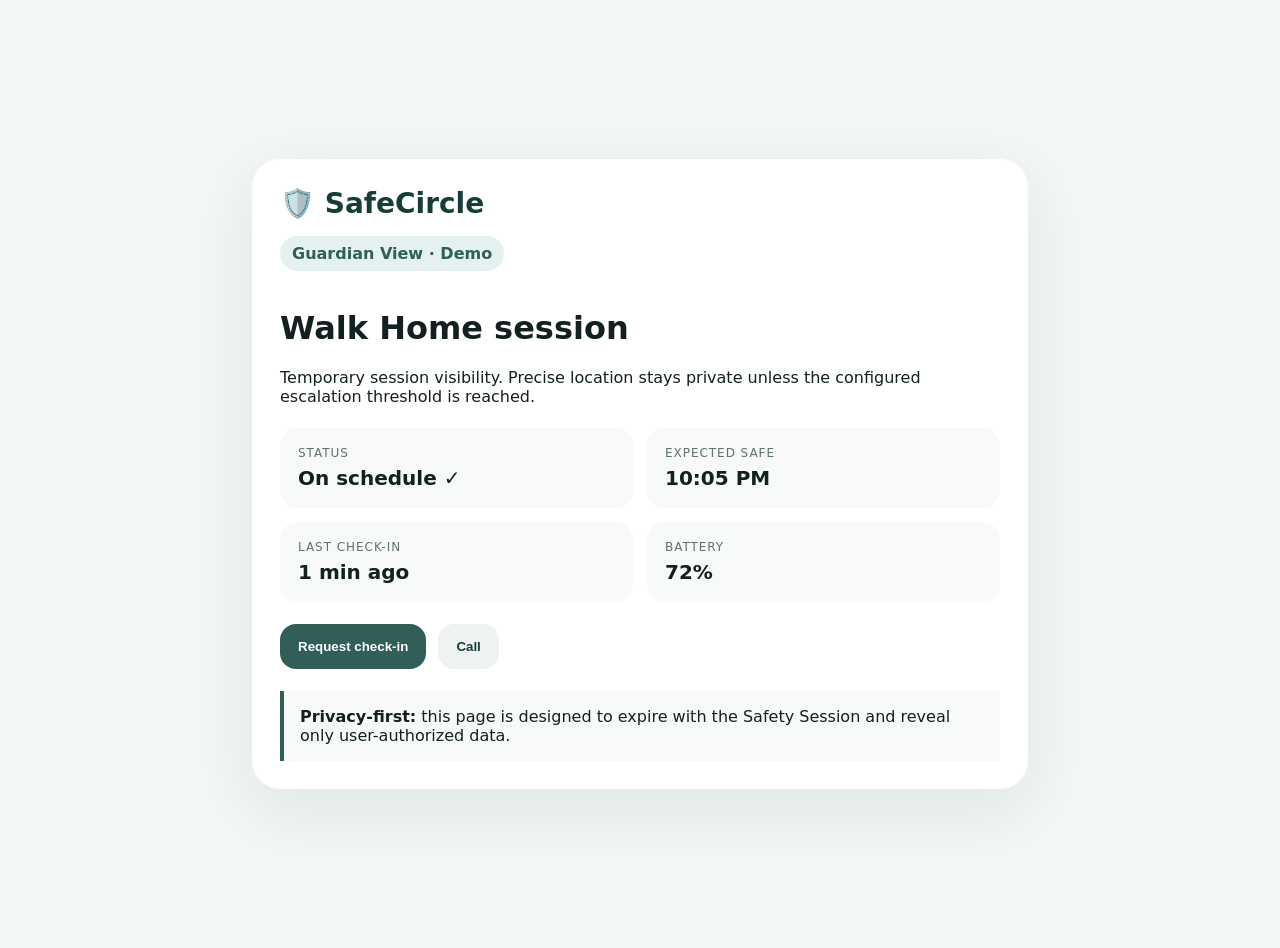
==== web/guardian/index.html @ 610762b9 "feat: add cloud sync contracts, Guardian web portal, and threat model" ====
<!doctype html>
<html lang="en">
<head>
  <meta charset="utf-8" />
  <meta name="viewport" content="width=device-width,initial-scale=1" />
  <title>SafeCircle Guardian View</title>
  <style>
    :root{font-family:Inter,system-ui,sans-serif;background:#f3f7f6;color:#12211f}
    body{margin:0;display:grid;place-items:center;min-height:100vh;padding:24px}
    .shell{width:min(720px,100%);background:white;border-radius:28px;padding:28px;box-shadow:0 20px 70px #173d3918}
    .brand{font-weight:800;font-size:28px;color:#173d39}
    .pill{display:inline-block;padding:8px 12px;border-radius:999px;background:#e4f1ef;color:#315e58;font-weight:700}
    .grid{display:grid;grid-template-columns:repeat(2,1fr);gap:14px;margin:22px 0}
    .card{background:#f7faf9;border-radius:18px;padding:18px}
    .k{font-size:12px;color:#60716f;text-transform:uppercase;letter-spacing:.08em}
    .v{font-size:20px;font-weight:750;margin-top:6px}
    button{border:0;border-radius:16px;padding:15px 18px;font-weight:750;cursor:pointer}
    .primary{background:#315e58;color:white}.secondary{background:#eef3f2;color:#173d39}
    .actions{display:flex;gap:12px;flex-wrap:wrap}
    .privacy{margin-top:22px;padding:16px;border-left:4px solid #315e58;background:#f7faf9}
  </style>
</head>
<body>
  <main class="shell">
    <div class="brand">🛡️ SafeCircle</div>
    <p class="pill">Guardian View · Demo</p>
    <h1>Walk Home session</h1>
    <p>Temporary session visibility. Precise location stays private unless the configured escalation threshold is reached.</p>
    <section class="grid">
      <div class="card"><div class="k">Status</div><div class="v">On schedule ✓</div></div>
      <div class="card"><div class="k">Expected safe</div><div class="v">10:05 PM</div></div>
      <div class="card"><div class="k">Last check-in</div><div class="v">1 min ago</div></div>
      <div class="card"><div class="k">Battery</div><div class="v">72%</div></div>
    </section>
    <div class="actions">
      <button class="primary" onclick="alert('Demo request sent')">Request check-in</button>
      <button class="secondary" onclick="alert('Call action placeholder')">Call</button>
    </div>
    <div class="privacy"><strong>Privacy-first:</strong> this page is designed to expire with the Safety Session and reveal only user-authorized data.</div>
  </main>
</body>
</html>
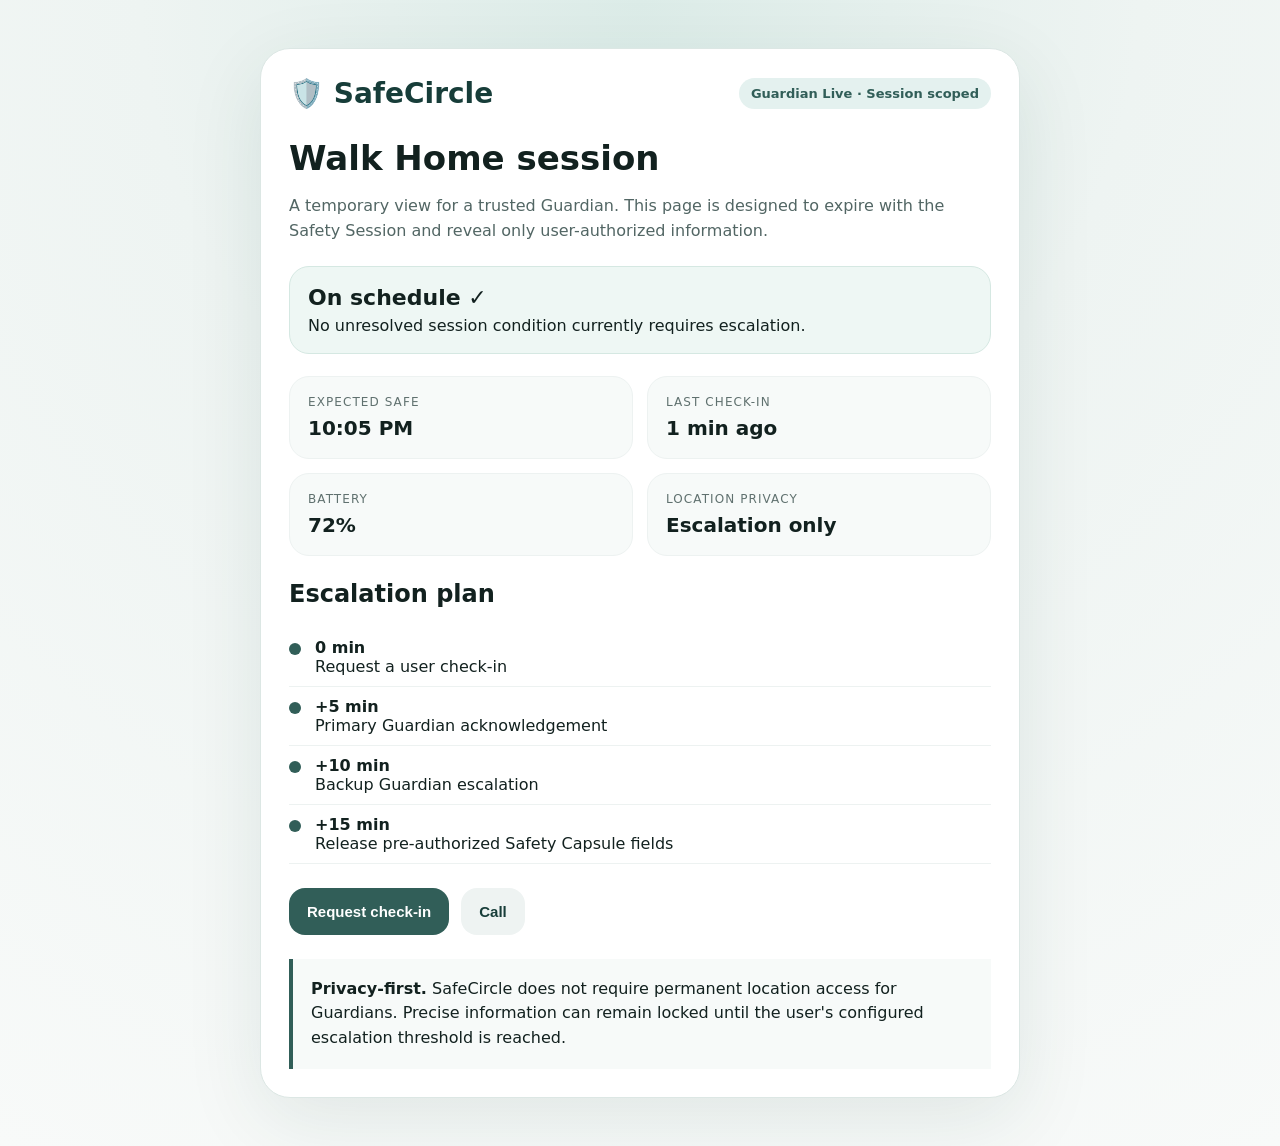
==== commit d463b97c: "feat: upgrade Guardian Live web experience" ====
--- a/web/guardian/index.html
+++ b/web/guardian/index.html
@@ -3,40 +3,104 @@
 <head>
   <meta charset="utf-8" />
   <meta name="viewport" content="width=device-width,initial-scale=1" />
-  <title>SafeCircle Guardian View</title>
+  <title>SafeCircle Guardian Live</title>
   <style>
-    :root{font-family:Inter,system-ui,sans-serif;background:#f3f7f6;color:#12211f}
-    body{margin:0;display:grid;place-items:center;min-height:100vh;padding:24px}
-    .shell{width:min(720px,100%);background:white;border-radius:28px;padding:28px;box-shadow:0 20px 70px #173d3918}
-    .brand{font-weight:800;font-size:28px;color:#173d39}
-    .pill{display:inline-block;padding:8px 12px;border-radius:999px;background:#e4f1ef;color:#315e58;font-weight:700}
-    .grid{display:grid;grid-template-columns:repeat(2,1fr);gap:14px;margin:22px 0}
-    .card{background:#f7faf9;border-radius:18px;padding:18px}
-    .k{font-size:12px;color:#60716f;text-transform:uppercase;letter-spacing:.08em}
-    .v{font-size:20px;font-weight:750;margin-top:6px}
-    button{border:0;border-radius:16px;padding:15px 18px;font-weight:750;cursor:pointer}
+    :root{font-family:Inter,ui-sans-serif,system-ui,sans-serif;background:#eef4f2;color:#12211f}
+    *{box-sizing:border-box}
+    body{margin:0;min-height:100vh;padding:24px;background:radial-gradient(circle at top,#dcece8 0,#eef4f2 38%,#f8faf9 100%)}
+    .shell{width:min(760px,100%);margin:24px auto;background:#fff;border:1px solid #dce7e4;border-radius:30px;padding:28px;box-shadow:0 22px 80px #173d3918}
+    .top{display:flex;align-items:center;justify-content:space-between;gap:16px}
+    .brand{font-weight:850;font-size:28px;color:#173d39}
+    .pill{display:inline-flex;padding:8px 12px;border-radius:999px;background:#e4f1ef;color:#315e58;font-weight:750;font-size:13px}
+    h1{font-size:34px;margin:28px 0 8px}
+    .sub{color:#526664;line-height:1.55}
+    .status{margin:22px 0;padding:18px;border-radius:20px;background:#eef7f4;border:1px solid #d5e8e2}
+    .status strong{display:block;font-size:22px;margin-bottom:6px}
+    .grid{display:grid;grid-template-columns:repeat(2,1fr);gap:14px;margin:18px 0}
+    .card{background:#f7faf9;border:1px solid #edf2f1;border-radius:20px;padding:18px}
+    .k{font-size:12px;color:#60716f;text-transform:uppercase;letter-spacing:.09em}
+    .v{font-size:20px;font-weight:780;margin-top:7px}
+    .timeline{margin:24px 0}
+    .step{display:flex;gap:14px;align-items:flex-start;padding:10px 0;border-bottom:1px solid #edf2f1}
+    .dot{width:12px;height:12px;border-radius:50%;background:#315e58;margin-top:5px;flex:0 0 auto}
+    button{border:0;border-radius:16px;padding:15px 18px;font-weight:760;cursor:pointer;font-size:15px}
     .primary{background:#315e58;color:white}.secondary{background:#eef3f2;color:#173d39}
     .actions{display:flex;gap:12px;flex-wrap:wrap}
-    .privacy{margin-top:22px;padding:16px;border-left:4px solid #315e58;background:#f7faf9}
+    .privacy{margin-top:24px;padding:18px;border-left:4px solid #315e58;background:#f7faf9;line-height:1.55}
+    .danger{background:#fff1ee;border-color:#ffd9d0}.danger strong{color:#a84328}
+    @media(max-width:560px){.grid{grid-template-columns:1fr}.shell{padding:20px;border-radius:22px}h1{font-size:28px}}
   </style>
 </head>
 <body>
   <main class="shell">
-    <div class="brand">🛡️ SafeCircle</div>
-    <p class="pill">Guardian View · Demo</p>
-    <h1>Walk Home session</h1>
-    <p>Temporary session visibility. Precise location stays private unless the configured escalation threshold is reached.</p>
+    <div class="top">
+      <div class="brand">🛡️ SafeCircle</div>
+      <div class="pill">Guardian Live · Session scoped</div>
+    </div>
+
+    <h1 id="title">Walk Home session</h1>
+    <p class="sub">A temporary view for a trusted Guardian. This page is designed to expire with the Safety Session and reveal only user-authorized information.</p>
+
+    <section id="statusCard" class="status">
+      <strong id="status">On schedule ✓</strong>
+      <span id="explain">No unresolved session condition currently requires escalation.</span>
+    </section>
+
     <section class="grid">
-      <div class="card"><div class="k">Status</div><div class="v">On schedule ✓</div></div>
-      <div class="card"><div class="k">Expected safe</div><div class="v">10:05 PM</div></div>
-      <div class="card"><div class="k">Last check-in</div><div class="v">1 min ago</div></div>
-      <div class="card"><div class="k">Battery</div><div class="v">72%</div></div>
+      <div class="card"><div class="k">Expected safe</div><div class="v" id="eta">10:05 PM</div></div>
+      <div class="card"><div class="k">Last check-in</div><div class="v" id="checkin">1 min ago</div></div>
+      <div class="card"><div class="k">Battery</div><div class="v" id="battery">72%</div></div>
+      <div class="card"><div class="k">Location privacy</div><div class="v" id="privacy">Escalation only</div></div>
     </section>
+
+    <section class="timeline">
+      <h2>Escalation plan</h2>
+      <div class="step"><span class="dot"></span><div><strong>0 min</strong><br/>Request a user check-in</div></div>
+      <div class="step"><span class="dot"></span><div><strong>+5 min</strong><br/>Primary Guardian acknowledgement</div></div>
+      <div class="step"><span class="dot"></span><div><strong>+10 min</strong><br/>Backup Guardian escalation</div></div>
+      <div class="step"><span class="dot"></span><div><strong>+15 min</strong><br/>Release pre-authorized Safety Capsule fields</div></div>
+    </section>
+
     <div class="actions">
-      <button class="primary" onclick="alert('Demo request sent')">Request check-in</button>
-      <button class="secondary" onclick="alert('Call action placeholder')">Call</button>
+      <button class="primary" onclick="requestCheckIn()">Request check-in</button>
+      <button class="secondary" onclick="callUser()">Call</button>
     </div>
-    <div class="privacy"><strong>Privacy-first:</strong> this page is designed to expire with the Safety Session and reveal only user-authorized data.</div>
+
+    <div class="privacy">
+      <strong>Privacy-first.</strong> SafeCircle does not require permanent location access for Guardians. Precise information can remain locked until the user's configured escalation threshold is reached.
+    </div>
   </main>
+
+  <script>
+    const q = new URLSearchParams(location.search);
+    const get = (k, fallback) => q.get(k) || fallback;
+
+    const mode = get('mode', 'Walk Home').replaceAll('_',' ');
+    const status = get('state', 'NORMAL').replaceAll('_',' ');
+    const battery = get('battery', '72');
+    const eta = get('eta', '10:05 PM');
+    const checkin = get('checkin', '1 min ago');
+    const privacy = get('privacy', 'Escalation only');
+
+    document.getElementById('title').textContent = mode + ' session';
+    document.getElementById('status').textContent = status === 'NORMAL' ? 'On schedule ✓' : status;
+    document.getElementById('battery').textContent = battery + '%';
+    document.getElementById('eta').textContent = eta;
+    document.getElementById('checkin').textContent = checkin;
+    document.getElementById('privacy').textContent = privacy;
+
+    if (['CONCERN','ESCALATED'].includes(status)) {
+      document.getElementById('statusCard').classList.add('danger');
+      document.getElementById('explain').textContent =
+        'A configured Safety Session condition changed. Review the session and follow the user-defined escalation plan.';
+    }
+
+    function requestCheckIn(){
+      alert('Demo: check-in request queued. Production delivery uses the SafeCircleGateway notification adapter.');
+    }
+    function callUser(){
+      alert('Demo: open the trusted contact call action on a connected deployment.');
+    }
+  </script>
 </body>
 </html>
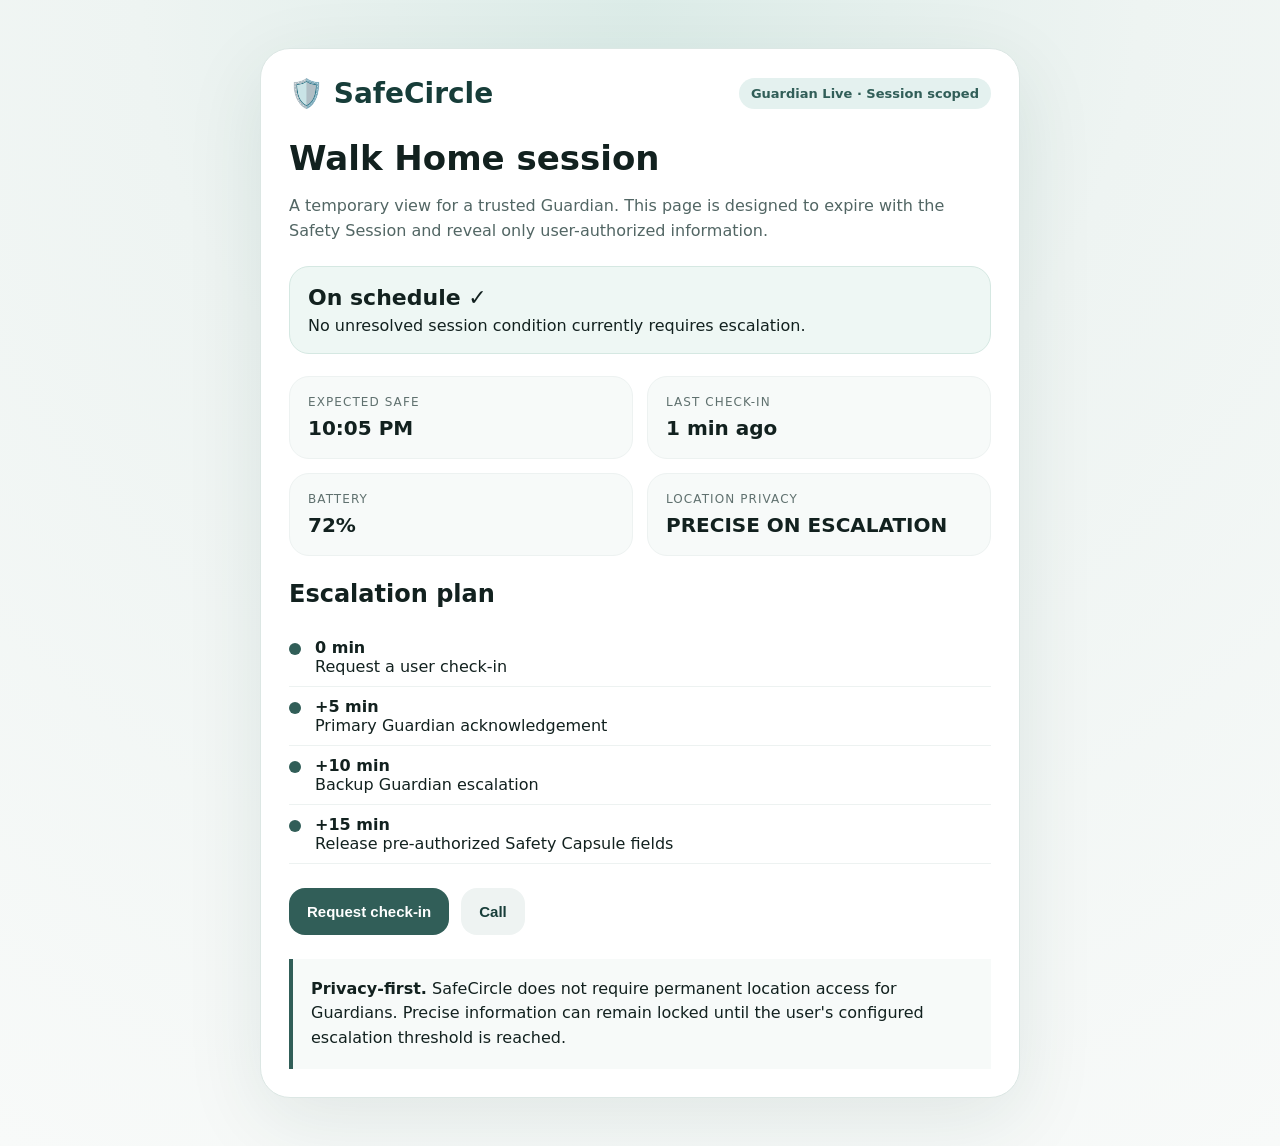
==== commit a09f5114: "feat: connect Guardian Live web UI to signed backend session endpoint" ====
--- a/web/guardian/index.html
+++ b/web/guardian/index.html
@@ -75,32 +75,74 @@
     const q = new URLSearchParams(location.search);
     const get = (k, fallback) => q.get(k) || fallback;
 
-    const mode = get('mode', 'Walk Home').replaceAll('_',' ');
-    const status = get('state', 'NORMAL').replaceAll('_',' ');
-    const battery = get('battery', '72');
-    const eta = get('eta', '10:05 PM');
-    const checkin = get('checkin', '1 min ago');
-    const privacy = get('privacy', 'Escalation only');
+    function formatTime(ms) {
+      if (!ms) return '—';
+      return new Date(Number(ms)).toLocaleTimeString([], {hour:'numeric', minute:'2-digit'});
+    }
 
-    document.getElementById('title').textContent = mode + ' session';
-    document.getElementById('status').textContent = status === 'NORMAL' ? 'On schedule ✓' : status;
-    document.getElementById('battery').textContent = battery + '%';
-    document.getElementById('eta').textContent = eta;
-    document.getElementById('checkin').textContent = checkin;
-    document.getElementById('privacy').textContent = privacy;
+    function formatAgo(ms) {
+      if (!ms) return '—';
+      const minutes = Math.max(0, Math.round((Date.now() - Number(ms)) / 60000));
+      return minutes === 0 ? 'just now' : minutes + ' min ago';
+    }
 
-    if (['CONCERN','ESCALATED'].includes(status)) {
-      document.getElementById('statusCard').classList.add('danger');
+    function render(data) {
+      const mode = String(data.mode || 'Walk Home').replaceAll('_',' ');
+      const status = String(data.state || 'NORMAL').replaceAll('_',' ');
+      document.getElementById('title').textContent = mode + ' session';
+      document.getElementById('status').textContent = status === 'NORMAL' ? 'On schedule ✓' : status;
+      document.getElementById('battery').textContent =
+        data.battery_percent == null ? 'Private' : data.battery_percent + '%';
+      document.getElementById('eta').textContent =
+        data.expected_end_at ? formatTime(data.expected_end_at) : get('eta', '10:05 PM');
+      document.getElementById('checkin').textContent =
+        data.last_check_in_at ? formatAgo(data.last_check_in_at) : get('checkin', '1 min ago');
+      document.getElementById('privacy').textContent =
+        String(data.privacy_mode || get('privacy', 'Escalation only')).replaceAll('_',' ');
+
+      const card = document.getElementById('statusCard');
+      card.classList.toggle('danger', ['CONCERN','ESCALATED'].includes(status));
       document.getElementById('explain').textContent =
-        'A configured Safety Session condition changed. Review the session and follow the user-defined escalation plan.';
+        ['CONCERN','ESCALATED'].includes(status)
+          ? 'A configured Safety Session condition changed. Review the session and follow the user-defined escalation plan.'
+          : 'No unresolved session condition currently requires escalation.';
+    }
+
+    async function load() {
+      const token = q.get('token');
+      if (!token) {
+        render({
+          mode: get('mode','Walk Home'),
+          state: get('state','NORMAL'),
+          battery_percent: get('battery','72'),
+          privacy_mode: get('privacy','PRECISE_ON_ESCALATION')
+        });
+        return;
+      }
+
+      try {
+        const api = get('api', location.origin).replace(/\/$/, '');
+        const response = await fetch(api + '/v1/public/guardian/' + encodeURIComponent(token), {
+          headers: {'Accept':'application/json'}
+        });
+        if (!response.ok) throw new Error('Guardian link unavailable');
+        render(await response.json());
+      } catch (error) {
+        document.getElementById('status').textContent = 'Guardian link unavailable';
+        document.getElementById('explain').textContent =
+          'This link may be expired, revoked, or the SafeCircle backend may be unavailable.';
+        document.getElementById('statusCard').classList.add('danger');
+      }
     }
 
     function requestCheckIn(){
-      alert('Demo: check-in request queued. Production delivery uses the SafeCircleGateway notification adapter.');
+      alert('Guardian check-in request UI is ready; connect your delivery provider for production notifications.');
     }
     function callUser(){
-      alert('Demo: open the trusted contact call action on a connected deployment.');
+      alert('Open the trusted contact call action on a connected deployment.');
     }
+
+    load();
   </script>
 </body>
 </html>
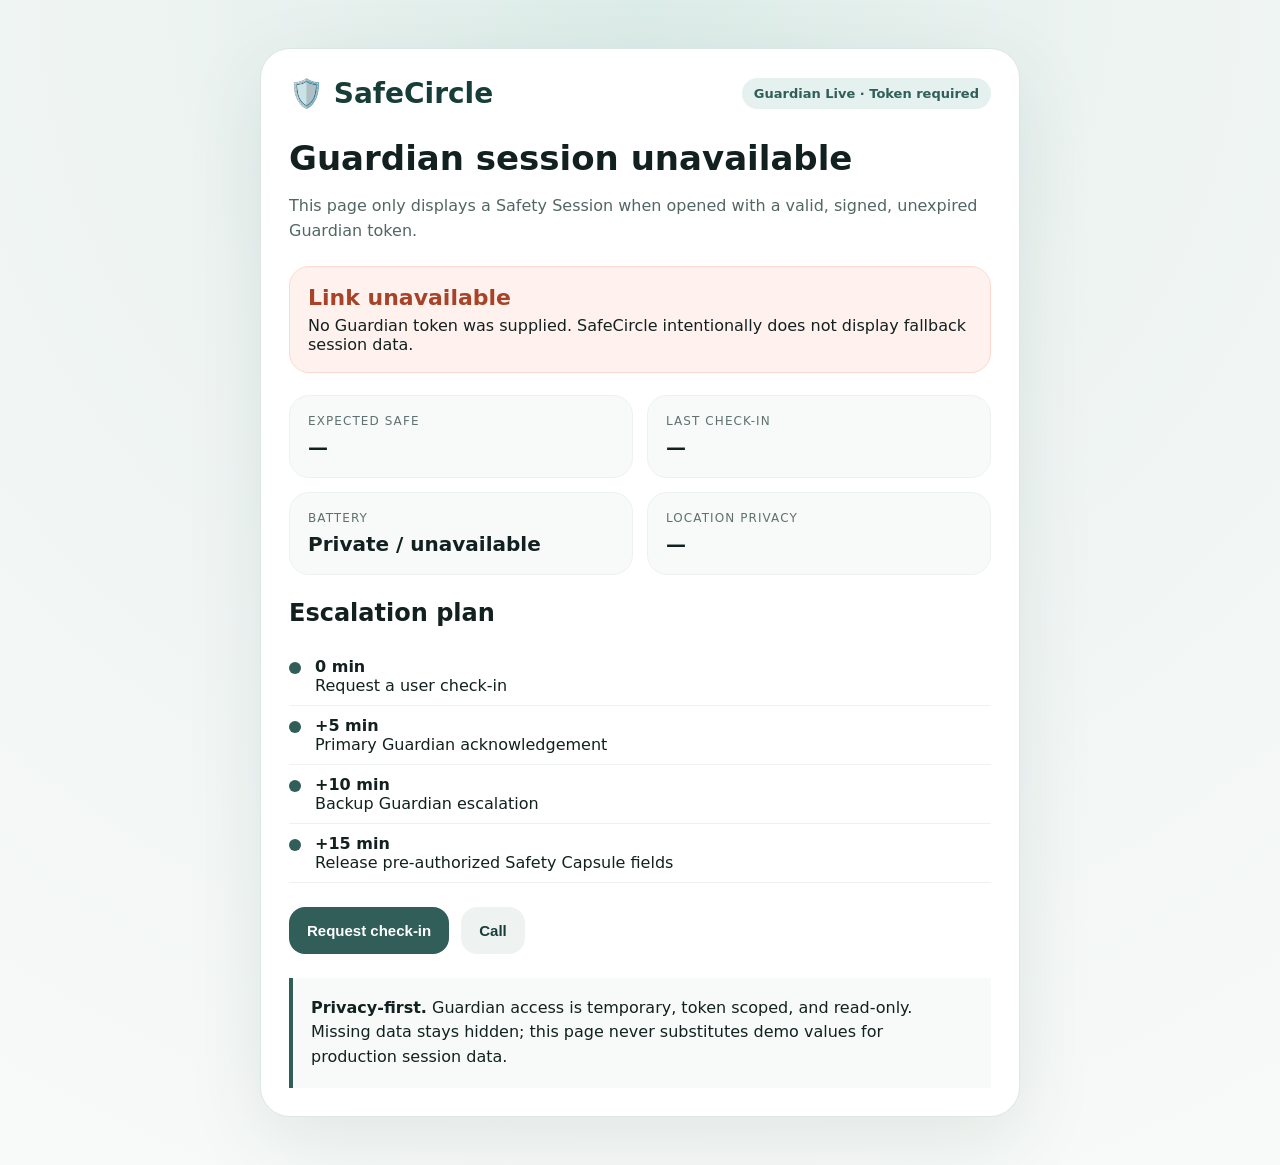
==== commit 5318037e: "fix: remove fake Guardian session defaults and enforce token-scoped read-only state" ====
--- a/web/guardian/index.html
+++ b/web/guardian/index.html
@@ -6,143 +6,46 @@
   <title>SafeCircle Guardian Live</title>
   <style>
     :root{font-family:Inter,ui-sans-serif,system-ui,sans-serif;background:#eef4f2;color:#12211f}
-    *{box-sizing:border-box}
-    body{margin:0;min-height:100vh;padding:24px;background:radial-gradient(circle at top,#dcece8 0,#eef4f2 38%,#f8faf9 100%)}
+    *{box-sizing:border-box} body{margin:0;min-height:100vh;padding:24px;background:radial-gradient(circle at top,#dcece8 0,#eef4f2 38%,#f8faf9 100%)}
     .shell{width:min(760px,100%);margin:24px auto;background:#fff;border:1px solid #dce7e4;border-radius:30px;padding:28px;box-shadow:0 22px 80px #173d3918}
-    .top{display:flex;align-items:center;justify-content:space-between;gap:16px}
-    .brand{font-weight:850;font-size:28px;color:#173d39}
-    .pill{display:inline-flex;padding:8px 12px;border-radius:999px;background:#e4f1ef;color:#315e58;font-weight:750;font-size:13px}
-    h1{font-size:34px;margin:28px 0 8px}
-    .sub{color:#526664;line-height:1.55}
-    .status{margin:22px 0;padding:18px;border-radius:20px;background:#eef7f4;border:1px solid #d5e8e2}
-    .status strong{display:block;font-size:22px;margin-bottom:6px}
-    .grid{display:grid;grid-template-columns:repeat(2,1fr);gap:14px;margin:18px 0}
-    .card{background:#f7faf9;border:1px solid #edf2f1;border-radius:20px;padding:18px}
-    .k{font-size:12px;color:#60716f;text-transform:uppercase;letter-spacing:.09em}
-    .v{font-size:20px;font-weight:780;margin-top:7px}
-    .timeline{margin:24px 0}
-    .step{display:flex;gap:14px;align-items:flex-start;padding:10px 0;border-bottom:1px solid #edf2f1}
-    .dot{width:12px;height:12px;border-radius:50%;background:#315e58;margin-top:5px;flex:0 0 auto}
-    button{border:0;border-radius:16px;padding:15px 18px;font-weight:760;cursor:pointer;font-size:15px}
-    .primary{background:#315e58;color:white}.secondary{background:#eef3f2;color:#173d39}
-    .actions{display:flex;gap:12px;flex-wrap:wrap}
-    .privacy{margin-top:24px;padding:18px;border-left:4px solid #315e58;background:#f7faf9;line-height:1.55}
-    .danger{background:#fff1ee;border-color:#ffd9d0}.danger strong{color:#a84328}
-    @media(max-width:560px){.grid{grid-template-columns:1fr}.shell{padding:20px;border-radius:22px}h1{font-size:28px}}
+    .top{display:flex;align-items:center;justify-content:space-between;gap:16px}.brand{font-weight:850;font-size:28px;color:#173d39}.pill{display:inline-flex;padding:8px 12px;border-radius:999px;background:#e4f1ef;color:#315e58;font-weight:750;font-size:13px}
+    h1{font-size:34px;margin:28px 0 8px}.sub{color:#526664;line-height:1.55}.status{margin:22px 0;padding:18px;border-radius:20px;background:#eef7f4;border:1px solid #d5e8e2}.status strong{display:block;font-size:22px;margin-bottom:6px}.grid{display:grid;grid-template-columns:repeat(2,1fr);gap:14px;margin:18px 0}.card{background:#f7faf9;border:1px solid #edf2f1;border-radius:20px;padding:18px}.k{font-size:12px;color:#60716f;text-transform:uppercase;letter-spacing:.09em}.v{font-size:20px;font-weight:780;margin-top:7px}.timeline{margin:24px 0}.step{display:flex;gap:14px;align-items:flex-start;padding:10px 0;border-bottom:1px solid #edf2f1}.dot{width:12px;height:12px;border-radius:50%;background:#315e58;margin-top:5px;flex:0 0 auto}.dot.active{background:#c44732;box-shadow:0 0 0 5px #c4473220}button,a.action{border:0;border-radius:16px;padding:15px 18px;font-weight:760;cursor:pointer;font-size:15px;text-decoration:none;display:inline-block}.primary{background:#315e58;color:white}.secondary{background:#eef3f2;color:#173d39}.actions{display:flex;gap:12px;flex-wrap:wrap}.privacy{margin-top:24px;padding:18px;border-left:4px solid #315e58;background:#f7faf9;line-height:1.55}.danger{background:#fff1ee;border-color:#ffd9d0}.danger strong{color:#a84328}.resolved{background:#edf2f0;border-color:#dde5e1}.hidden{display:none!important}@media(max-width:560px){.grid{grid-template-columns:1fr}.shell{padding:20px;border-radius:22px}h1{font-size:28px}}
   </style>
 </head>
 <body>
   <main class="shell">
-    <div class="top">
-      <div class="brand">🛡️ SafeCircle</div>
-      <div class="pill">Guardian Live · Session scoped</div>
-    </div>
-
-    <h1 id="title">Walk Home session</h1>
-    <p class="sub">A temporary view for a trusted Guardian. This page is designed to expire with the Safety Session and reveal only user-authorized information.</p>
-
-    <section id="statusCard" class="status">
-      <strong id="status">On schedule ✓</strong>
-      <span id="explain">No unresolved session condition currently requires escalation.</span>
+    <div class="top"><div class="brand">🛡️ SafeCircle</div><div class="pill" id="scopeBadge">Guardian Live · Token required</div></div>
+    <h1 id="title">Guardian session unavailable</h1>
+    <p class="sub" id="intro">This page only displays a Safety Session when opened with a valid, signed, unexpired Guardian token.</p>
+    <section id="statusCard" class="status danger"><strong id="status">No session loaded</strong><span id="explain">Open the signed link shared by the SafeCircle user.</span></section>
+    <section class="grid">
+      <div class="card"><div class="k">Expected safe</div><div class="v" id="eta">—</div></div>
+      <div class="card"><div class="k">Last check-in</div><div class="v" id="checkin">—</div></div>
+      <div class="card"><div class="k">Battery</div><div class="v" id="battery">Private / unavailable</div></div>
+      <div class="card"><div class="k">Location privacy</div><div class="v" id="privacy">—</div></div>
     </section>
-
-    <section class="grid">
-      <div class="card"><div class="k">Expected safe</div><div class="v" id="eta">10:05 PM</div></div>
-      <div class="card"><div class="k">Last check-in</div><div class="v" id="checkin">1 min ago</div></div>
-      <div class="card"><div class="k">Battery</div><div class="v" id="battery">72%</div></div>
-      <div class="card"><div class="k">Location privacy</div><div class="v" id="privacy">Escalation only</div></div>
+    <section class="timeline" id="timeline">
+      <h2>Escalation plan</h2>
+      <div class="step" data-stage="0"><span class="dot"></span><div><strong>0 min</strong><br/>Request a user check-in</div></div>
+      <div class="step" data-stage="5"><span class="dot"></span><div><strong>+5 min</strong><br/>Primary Guardian acknowledgement</div></div>
+      <div class="step" data-stage="10"><span class="dot"></span><div><strong>+10 min</strong><br/>Backup Guardian escalation</div></div>
+      <div class="step" data-stage="15"><span class="dot"></span><div><strong>+15 min</strong><br/>Release pre-authorized Safety Capsule fields</div></div>
     </section>
-
-    <section class="timeline">
-      <h2>Escalation plan</h2>
-      <div class="step"><span class="dot"></span><div><strong>0 min</strong><br/>Request a user check-in</div></div>
-      <div class="step"><span class="dot"></span><div><strong>+5 min</strong><br/>Primary Guardian acknowledgement</div></div>
-      <div class="step"><span class="dot"></span><div><strong>+10 min</strong><br/>Backup Guardian escalation</div></div>
-      <div class="step"><span class="dot"></span><div><strong>+15 min</strong><br/>Release pre-authorized Safety Capsule fields</div></div>
-    </section>
-
-    <div class="actions">
-      <button class="primary" onclick="requestCheckIn()">Request check-in</button>
-      <button class="secondary" onclick="callUser()">Call</button>
-    </div>
-
-    <div class="privacy">
-      <strong>Privacy-first.</strong> SafeCircle does not require permanent location access for Guardians. Precise information can remain locked until the user's configured escalation threshold is reached.
-    </div>
+    <div class="actions" id="actions"><button class="primary" onclick="requestCheckIn()" disabled>Request check-in</button><button class="secondary" onclick="callUser()" disabled>Call</button></div>
+    <div class="privacy"><strong>Privacy-first.</strong> Guardian access is temporary, token scoped, and read-only. Missing data stays hidden; this page never substitutes demo values for production session data.</div>
   </main>
-
-  <script>
-    const q = new URLSearchParams(location.search);
-    const get = (k, fallback) => q.get(k) || fallback;
-
-    function formatTime(ms) {
-      if (!ms) return '—';
-      return new Date(Number(ms)).toLocaleTimeString([], {hour:'numeric', minute:'2-digit'});
-    }
-
-    function formatAgo(ms) {
-      if (!ms) return '—';
-      const minutes = Math.max(0, Math.round((Date.now() - Number(ms)) / 60000));
-      return minutes === 0 ? 'just now' : minutes + ' min ago';
-    }
-
-    function render(data) {
-      const mode = String(data.mode || 'Walk Home').replaceAll('_',' ');
-      const status = String(data.state || 'NORMAL').replaceAll('_',' ');
-      document.getElementById('title').textContent = mode + ' session';
-      document.getElementById('status').textContent = status === 'NORMAL' ? 'On schedule ✓' : status;
-      document.getElementById('battery').textContent =
-        data.battery_percent == null ? 'Private' : data.battery_percent + '%';
-      document.getElementById('eta').textContent =
-        data.expected_end_at ? formatTime(data.expected_end_at) : get('eta', '10:05 PM');
-      document.getElementById('checkin').textContent =
-        data.last_check_in_at ? formatAgo(data.last_check_in_at) : get('checkin', '1 min ago');
-      document.getElementById('privacy').textContent =
-        String(data.privacy_mode || get('privacy', 'Escalation only')).replaceAll('_',' ');
-
-      const card = document.getElementById('statusCard');
-      card.classList.toggle('danger', ['CONCERN','ESCALATED'].includes(status));
-      document.getElementById('explain').textContent =
-        ['CONCERN','ESCALATED'].includes(status)
-          ? 'A configured Safety Session condition changed. Review the session and follow the user-defined escalation plan.'
-          : 'No unresolved session condition currently requires escalation.';
-    }
-
-    async function load() {
-      const token = q.get('token');
-      if (!token) {
-        render({
-          mode: get('mode','Walk Home'),
-          state: get('state','NORMAL'),
-          battery_percent: get('battery','72'),
-          privacy_mode: get('privacy','PRECISE_ON_ESCALATION')
-        });
-        return;
-      }
-
-      try {
-        const api = get('api', location.origin).replace(/\/$/, '');
-        const response = await fetch(api + '/v1/public/guardian/' + encodeURIComponent(token), {
-          headers: {'Accept':'application/json'}
-        });
-        if (!response.ok) throw new Error('Guardian link unavailable');
-        render(await response.json());
-      } catch (error) {
-        document.getElementById('status').textContent = 'Guardian link unavailable';
-        document.getElementById('explain').textContent =
-          'This link may be expired, revoked, or the SafeCircle backend may be unavailable.';
-        document.getElementById('statusCard').classList.add('danger');
-      }
-    }
-
-    function requestCheckIn(){
-      alert('Guardian check-in request UI is ready; connect your delivery provider for production notifications.');
-    }
-    function callUser(){
-      alert('Open the trusted contact call action on a connected deployment.');
-    }
-
-    load();
-  </script>
+<script>
+const q=new URLSearchParams(location.search);let loaded=null;
+const formatTime=ms=>ms?new Date(Number(ms)).toLocaleTimeString([],{hour:'numeric',minute:'2-digit'}):'—';
+const formatAgo=ms=>{if(!ms)return'—';const s=Math.max(0,Math.floor((Date.now()-Number(ms))/1000));if(s<60)return s+' sec ago';const m=Math.floor(s/60);return m<60?m+' min ago':Math.floor(m/60)+' hr ago'};
+function setUnavailable(message){document.getElementById('title').textContent='Guardian session unavailable';document.getElementById('status').textContent='Link unavailable';document.getElementById('explain').textContent=message;document.getElementById('statusCard').className='status danger';document.querySelectorAll('#actions button').forEach(b=>b.disabled=true)}
+function render(data){loaded=data;const raw=String(data.state||'NORMAL').toUpperCase();const resolved=!!data.resolved||raw==='RESOLVED';let effective=raw;const stage=data.escalation_stage_minutes;if(!resolved&&stage!=null){if(stage>=15)effective='ESCALATED';else if(stage>=5)effective='CONCERN';else effective='CHECK_IN'}
+const mode=String(data.mode||'Safety').replaceAll('_',' ');document.getElementById('title').textContent=mode+' session';document.getElementById('scopeBadge').textContent='Guardian Live · Session scoped';document.getElementById('eta').textContent=formatTime(data.expected_end_at);document.getElementById('checkin').textContent=formatAgo(data.last_check_in_at);document.getElementById('battery').textContent=data.battery_percent==null?'Private / unavailable':data.battery_percent+'%';document.getElementById('privacy').textContent=String(data.privacy_mode||'STATUS_ONLY').replaceAll('_',' ');
+const card=document.getElementById('statusCard');card.className='status '+(resolved?'resolved':(['CONCERN','ESCALATED'].includes(effective)?'danger':''));document.getElementById('status').textContent=resolved?'Resolved · monitoring ended':effective==='NORMAL'?'On schedule ✓':effective;document.getElementById('explain').textContent=resolved?'This session is read-only. Temporary Guardian monitoring has ended.':effective==='NORMAL'?'No unresolved session condition currently requires escalation.':'A configured session threshold changed. Follow the user-defined escalation plan.';
+document.querySelectorAll('.step').forEach(el=>el.querySelector('.dot').classList.toggle('active',stage!=null&&Number(el.dataset.stage)===Number(stage)));document.querySelectorAll('#actions button').forEach(b=>b.disabled=resolved);}
+async function load(){const token=q.get('token');if(!token){setUnavailable('No Guardian token was supplied. SafeCircle intentionally does not display fallback session data.');return}try{const api=(q.get('api')||location.origin).replace(/\/$/,'');const r=await fetch(api+'/v1/public/guardian/'+encodeURIComponent(token),{headers:{Accept:'application/json'},cache:'no-store'});if(!r.ok)throw new Error('HTTP '+r.status);render(await r.json())}catch(e){setUnavailable('This Guardian link may be expired, revoked, invalid, or the backend may be unavailable.')}}
+function requestCheckIn(){if(!loaded||loaded.resolved)return;alert('Guardian acknowledgement/request actions require the configured delivery provider. No fake delivery result is shown here.')}function callUser(){if(!loaded||loaded.resolved)return;alert('Use the trusted contact details provided by the SafeCircle user. This web page does not invent a phone number.')}
+load();
+</script>
 </body>
 </html>
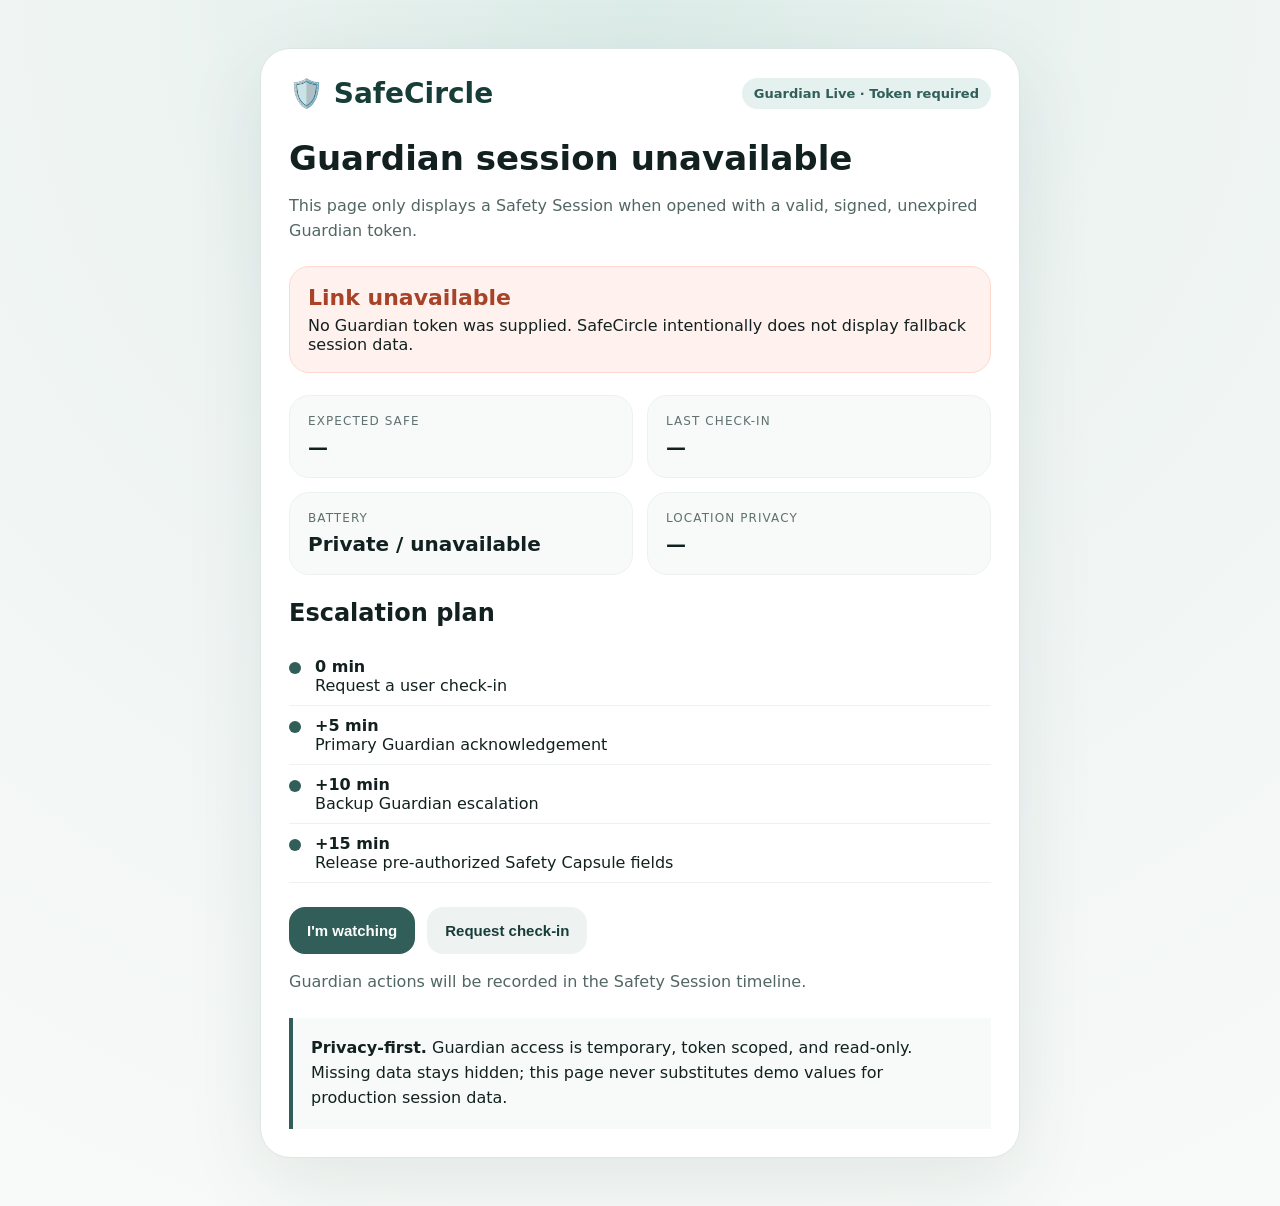
==== commit a3ca0854: "feat: make guardian actions part of safety timeline" ====
--- a/web/guardian/index.html
+++ b/web/guardian/index.html
@@ -31,20 +31,23 @@
       <div class="step" data-stage="10"><span class="dot"></span><div><strong>+10 min</strong><br/>Backup Guardian escalation</div></div>
       <div class="step" data-stage="15"><span class="dot"></span><div><strong>+15 min</strong><br/>Release pre-authorized Safety Capsule fields</div></div>
     </section>
-    <div class="actions" id="actions"><button class="primary" onclick="requestCheckIn()" disabled>Request check-in</button><button class="secondary" onclick="callUser()" disabled>Call</button></div>
+    <div class="actions" id="actions"><button class="primary" onclick="acknowledge()" disabled>I'm watching</button><button class="secondary" onclick="requestCheckIn()" disabled>Request check-in</button></div>
+    <p class="sub" id="guardianActionStatus">Guardian actions will be recorded in the Safety Session timeline.</p>
     <div class="privacy"><strong>Privacy-first.</strong> Guardian access is temporary, token scoped, and read-only. Missing data stays hidden; this page never substitutes demo values for production session data.</div>
   </main>
 <script>
-const q=new URLSearchParams(location.search);let loaded=null;
+const q=new URLSearchParams(location.search);let loaded=null;let apiBase='';let guardianToken='';
 const formatTime=ms=>ms?new Date(Number(ms)).toLocaleTimeString([],{hour:'numeric',minute:'2-digit'}):'—';
 const formatAgo=ms=>{if(!ms)return'—';const s=Math.max(0,Math.floor((Date.now()-Number(ms))/1000));if(s<60)return s+' sec ago';const m=Math.floor(s/60);return m<60?m+' min ago':Math.floor(m/60)+' hr ago'};
 function setUnavailable(message){document.getElementById('title').textContent='Guardian session unavailable';document.getElementById('status').textContent='Link unavailable';document.getElementById('explain').textContent=message;document.getElementById('statusCard').className='status danger';document.querySelectorAll('#actions button').forEach(b=>b.disabled=true)}
 function render(data){loaded=data;const raw=String(data.state||'NORMAL').toUpperCase();const resolved=!!data.resolved||raw==='RESOLVED';let effective=raw;const stage=data.escalation_stage_minutes;if(!resolved&&stage!=null){if(stage>=15)effective='ESCALATED';else if(stage>=5)effective='CONCERN';else effective='CHECK_IN'}
 const mode=String(data.mode||'Safety').replaceAll('_',' ');document.getElementById('title').textContent=mode+' session';document.getElementById('scopeBadge').textContent='Guardian Live · Session scoped';document.getElementById('eta').textContent=formatTime(data.expected_end_at);document.getElementById('checkin').textContent=formatAgo(data.last_check_in_at);document.getElementById('battery').textContent=data.battery_percent==null?'Private / unavailable':data.battery_percent+'%';document.getElementById('privacy').textContent=String(data.privacy_mode||'STATUS_ONLY').replaceAll('_',' ');
 const card=document.getElementById('statusCard');card.className='status '+(resolved?'resolved':(['CONCERN','ESCALATED'].includes(effective)?'danger':''));document.getElementById('status').textContent=resolved?'Resolved · monitoring ended':effective==='NORMAL'?'On schedule ✓':effective;document.getElementById('explain').textContent=resolved?'This session is read-only. Temporary Guardian monitoring has ended.':effective==='NORMAL'?'No unresolved session condition currently requires escalation.':'A configured session threshold changed. Follow the user-defined escalation plan.';
-document.querySelectorAll('.step').forEach(el=>el.querySelector('.dot').classList.toggle('active',stage!=null&&Number(el.dataset.stage)===Number(stage)));document.querySelectorAll('#actions button').forEach(b=>b.disabled=resolved);}
-async function load(){const token=q.get('token');if(!token){setUnavailable('No Guardian token was supplied. SafeCircle intentionally does not display fallback session data.');return}try{const api=(q.get('api')||location.origin).replace(/\/$/,'');const r=await fetch(api+'/v1/public/guardian/'+encodeURIComponent(token),{headers:{Accept:'application/json'},cache:'no-store'});if(!r.ok)throw new Error('HTTP '+r.status);render(await r.json())}catch(e){setUnavailable('This Guardian link may be expired, revoked, invalid, or the backend may be unavailable.')}}
-function requestCheckIn(){if(!loaded||loaded.resolved)return;alert('Guardian acknowledgement/request actions require the configured delivery provider. No fake delivery result is shown here.')}function callUser(){if(!loaded||loaded.resolved)return;alert('Use the trusted contact details provided by the SafeCircle user. This web page does not invent a phone number.')}
+document.querySelectorAll('.step').forEach(el=>el.querySelector('.dot').classList.toggle('active',stage!=null&&Number(el.dataset.stage)===Number(stage)));document.querySelectorAll('#actions button').forEach(b=>b.disabled=resolved);const actionStatus=document.getElementById('guardianActionStatus');if(data.guardian_check_in_requested_at)actionStatus.textContent='Check-in requested · '+formatAgo(data.guardian_check_in_requested_at);else if(data.guardian_acknowledged_at)actionStatus.textContent='Guardian acknowledged · '+formatAgo(data.guardian_acknowledged_at);else actionStatus.textContent='Guardian actions will be recorded in the Safety Session timeline.';}
+async function load(){guardianToken=q.get('token')||'';if(!guardianToken){setUnavailable('No Guardian token was supplied. SafeCircle intentionally does not display fallback session data.');return}try{apiBase=(q.get('api')||location.origin).replace(/\/$/,'');const r=await fetch(apiBase+'/v1/public/guardian/'+encodeURIComponent(guardianToken),{headers:{Accept:'application/json'},cache:'no-store'});if(!r.ok)throw new Error('HTTP '+r.status);render(await r.json())}catch(e){setUnavailable('This Guardian link may be expired, revoked, invalid, or the backend may be unavailable.')}}
+async function guardianAction(action,pendingText){if(!loaded||loaded.resolved||!guardianToken)return;const status=document.getElementById('guardianActionStatus');document.querySelectorAll('#actions button').forEach(b=>b.disabled=true);status.textContent=pendingText;try{const r=await fetch(apiBase+'/v1/public/guardian/'+encodeURIComponent(guardianToken)+'/'+action,{method:'POST',headers:{Accept:'application/json'}});if(!r.ok)throw new Error('HTTP '+r.status);const result=await r.json();render(result.session);status.textContent=action==='acknowledge'?'You are recorded as watching this session.':'Check-in request recorded in the shared timeline.'}catch(e){status.textContent='Action failed. Check the link and try again.';document.querySelectorAll('#actions button').forEach(b=>b.disabled=!!loaded.resolved)}}
+function acknowledge(){guardianAction('acknowledge','Recording your acknowledgement…')}
+function requestCheckIn(){guardianAction('request-check-in','Recording check-in request…')}
 load();
 </script>
 </body>
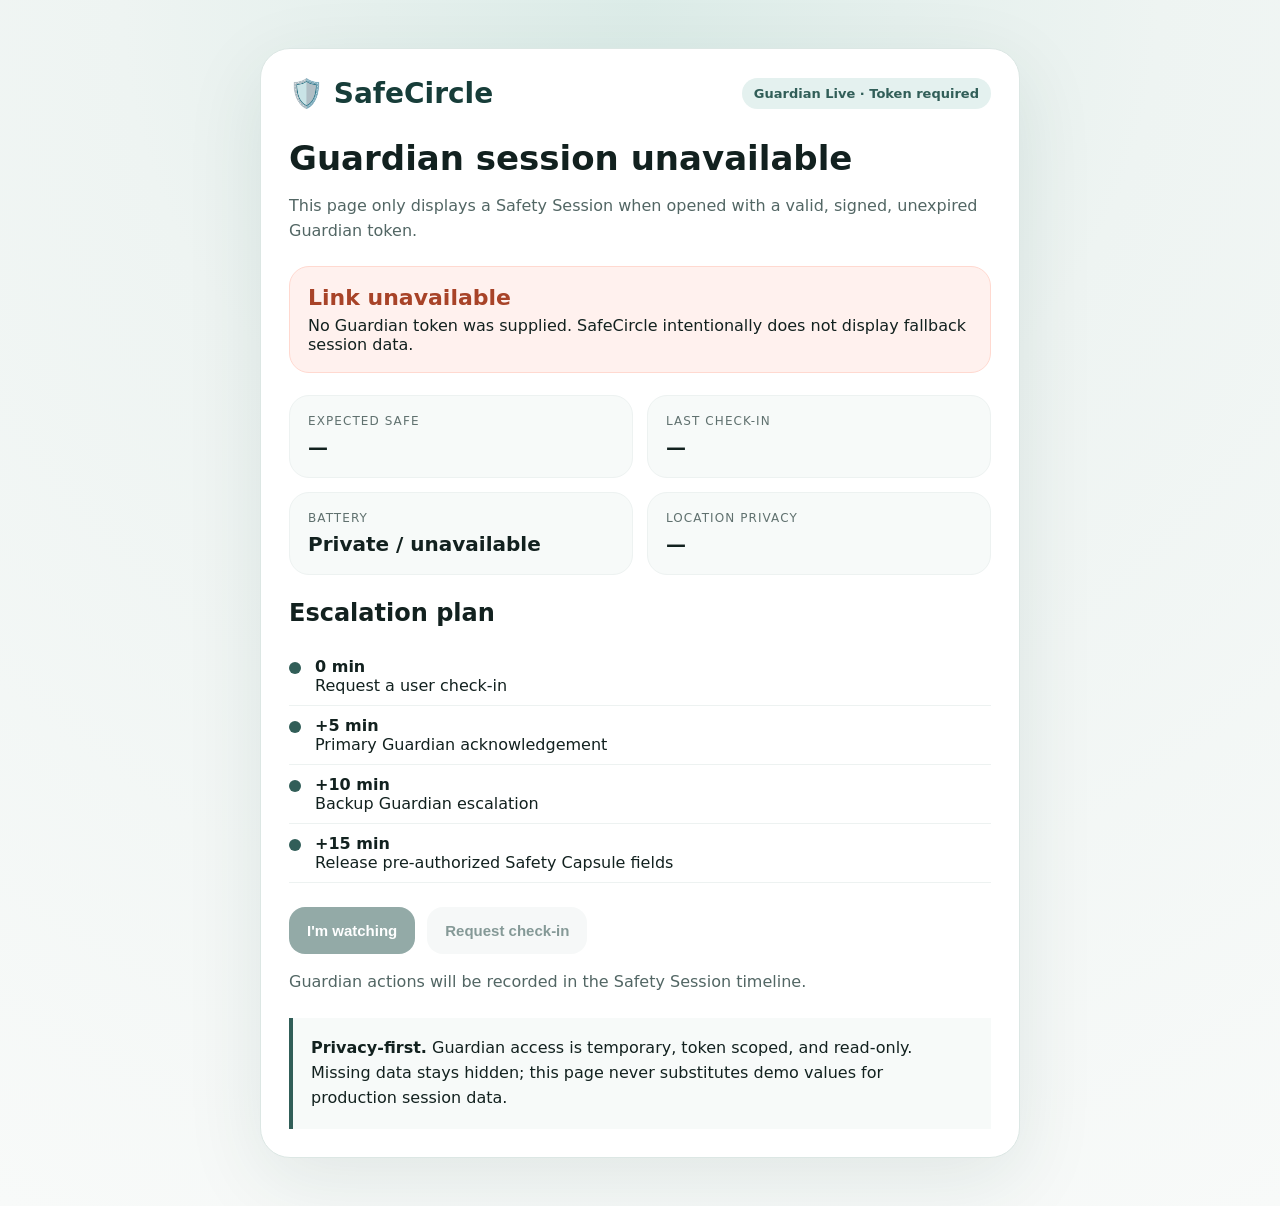
==== commit 834d91c3: "fix: sync terminal guardian session resolution" ====
--- a/web/guardian/index.html
+++ b/web/guardian/index.html
@@ -9,7 +9,7 @@
     *{box-sizing:border-box} body{margin:0;min-height:100vh;padding:24px;background:radial-gradient(circle at top,#dcece8 0,#eef4f2 38%,#f8faf9 100%)}
     .shell{width:min(760px,100%);margin:24px auto;background:#fff;border:1px solid #dce7e4;border-radius:30px;padding:28px;box-shadow:0 22px 80px #173d3918}
     .top{display:flex;align-items:center;justify-content:space-between;gap:16px}.brand{font-weight:850;font-size:28px;color:#173d39}.pill{display:inline-flex;padding:8px 12px;border-radius:999px;background:#e4f1ef;color:#315e58;font-weight:750;font-size:13px}
-    h1{font-size:34px;margin:28px 0 8px}.sub{color:#526664;line-height:1.55}.status{margin:22px 0;padding:18px;border-radius:20px;background:#eef7f4;border:1px solid #d5e8e2}.status strong{display:block;font-size:22px;margin-bottom:6px}.grid{display:grid;grid-template-columns:repeat(2,1fr);gap:14px;margin:18px 0}.card{background:#f7faf9;border:1px solid #edf2f1;border-radius:20px;padding:18px}.k{font-size:12px;color:#60716f;text-transform:uppercase;letter-spacing:.09em}.v{font-size:20px;font-weight:780;margin-top:7px}.timeline{margin:24px 0}.step{display:flex;gap:14px;align-items:flex-start;padding:10px 0;border-bottom:1px solid #edf2f1}.dot{width:12px;height:12px;border-radius:50%;background:#315e58;margin-top:5px;flex:0 0 auto}.dot.active{background:#c44732;box-shadow:0 0 0 5px #c4473220}button,a.action{border:0;border-radius:16px;padding:15px 18px;font-weight:760;cursor:pointer;font-size:15px;text-decoration:none;display:inline-block}.primary{background:#315e58;color:white}.secondary{background:#eef3f2;color:#173d39}.actions{display:flex;gap:12px;flex-wrap:wrap}.privacy{margin-top:24px;padding:18px;border-left:4px solid #315e58;background:#f7faf9;line-height:1.55}.danger{background:#fff1ee;border-color:#ffd9d0}.danger strong{color:#a84328}.resolved{background:#edf2f0;border-color:#dde5e1}.hidden{display:none!important}@media(max-width:560px){.grid{grid-template-columns:1fr}.shell{padding:20px;border-radius:22px}h1{font-size:28px}}
+    h1{font-size:34px;margin:28px 0 8px}.sub{color:#526664;line-height:1.55}.status{margin:22px 0;padding:18px;border-radius:20px;background:#eef7f4;border:1px solid #d5e8e2}.status strong{display:block;font-size:22px;margin-bottom:6px}.grid{display:grid;grid-template-columns:repeat(2,1fr);gap:14px;margin:18px 0}.card{background:#f7faf9;border:1px solid #edf2f1;border-radius:20px;padding:18px}.k{font-size:12px;color:#60716f;text-transform:uppercase;letter-spacing:.09em}.v{font-size:20px;font-weight:780;margin-top:7px}.timeline{margin:24px 0}.step{display:flex;gap:14px;align-items:flex-start;padding:10px 0;border-bottom:1px solid #edf2f1}.dot{width:12px;height:12px;border-radius:50%;background:#315e58;margin-top:5px;flex:0 0 auto}.dot.active{background:#c44732;box-shadow:0 0 0 5px #c4473220}button,a.action{border:0;border-radius:16px;padding:15px 18px;font-weight:760;cursor:pointer;font-size:15px;text-decoration:none;display:inline-block}.primary{background:#315e58;color:white}.secondary{background:#eef3f2;color:#173d39}.actions{display:flex;gap:12px;flex-wrap:wrap}.privacy{margin-top:24px;padding:18px;border-left:4px solid #315e58;background:#f7faf9;line-height:1.55}.danger{background:#fff1ee;border-color:#ffd9d0}.danger strong{color:#a84328}.resolved{background:#edf2f0;border-color:#dde5e1}button:disabled{cursor:not-allowed;opacity:.52}.hidden{display:none!important}@media(max-width:560px){.grid{grid-template-columns:1fr}.shell{padding:20px;border-radius:22px}h1{font-size:28px}}
   </style>
 </head>
 <body>
@@ -36,18 +36,24 @@
     <div class="privacy"><strong>Privacy-first.</strong> Guardian access is temporary, token scoped, and read-only. Missing data stays hidden; this page never substitutes demo values for production session data.</div>
   </main>
 <script>
-const q=new URLSearchParams(location.search);let loaded=null;let apiBase='';let guardianToken='';
+const q=new URLSearchParams(location.search);const POLL_INTERVAL_MS=2500;let loaded=null;let apiBase='';let guardianToken='';let pollTimer=null;let requestInFlight=false;let terminal=false;
 const formatTime=ms=>ms?new Date(Number(ms)).toLocaleTimeString([],{hour:'numeric',minute:'2-digit'}):'—';
 const formatAgo=ms=>{if(!ms)return'—';const s=Math.max(0,Math.floor((Date.now()-Number(ms))/1000));if(s<60)return s+' sec ago';const m=Math.floor(s/60);return m<60?m+' min ago':Math.floor(m/60)+' hr ago'};
-function setUnavailable(message){document.getElementById('title').textContent='Guardian session unavailable';document.getElementById('status').textContent='Link unavailable';document.getElementById('explain').textContent=message;document.getElementById('statusCard').className='status danger';document.querySelectorAll('#actions button').forEach(b=>b.disabled=true)}
+const buttons=()=>document.querySelectorAll('#actions button');
+function stopPolling(){if(pollTimer!==null){clearTimeout(pollTimer);pollTimer=null}}
+function schedulePoll(){stopPolling();if(!terminal&&!document.hidden)pollTimer=setTimeout(()=>refreshSession(),POLL_INTERVAL_MS)}
+function setUnavailable(message,isTerminal=true){terminal=isTerminal;if(isTerminal)stopPolling();document.getElementById('title').textContent='Guardian session unavailable';document.getElementById('status').textContent=isTerminal?'Link unavailable':'Reconnecting…';document.getElementById('explain').textContent=message;document.getElementById('statusCard').className='status danger';buttons().forEach(b=>b.disabled=true)}
 function render(data){loaded=data;const raw=String(data.state||'NORMAL').toUpperCase();const resolved=!!data.resolved||raw==='RESOLVED';let effective=raw;const stage=data.escalation_stage_minutes;if(!resolved&&stage!=null){if(stage>=15)effective='ESCALATED';else if(stage>=5)effective='CONCERN';else effective='CHECK_IN'}
-const mode=String(data.mode||'Safety').replaceAll('_',' ');document.getElementById('title').textContent=mode+' session';document.getElementById('scopeBadge').textContent='Guardian Live · Session scoped';document.getElementById('eta').textContent=formatTime(data.expected_end_at);document.getElementById('checkin').textContent=formatAgo(data.last_check_in_at);document.getElementById('battery').textContent=data.battery_percent==null?'Private / unavailable':data.battery_percent+'%';document.getElementById('privacy').textContent=String(data.privacy_mode||'STATUS_ONLY').replaceAll('_',' ');
-const card=document.getElementById('statusCard');card.className='status '+(resolved?'resolved':(['CONCERN','ESCALATED'].includes(effective)?'danger':''));document.getElementById('status').textContent=resolved?'Resolved · monitoring ended':effective==='NORMAL'?'On schedule ✓':effective;document.getElementById('explain').textContent=resolved?'This session is read-only. Temporary Guardian monitoring has ended.':effective==='NORMAL'?'No unresolved session condition currently requires escalation.':'A configured session threshold changed. Follow the user-defined escalation plan.';
-document.querySelectorAll('.step').forEach(el=>el.querySelector('.dot').classList.toggle('active',stage!=null&&Number(el.dataset.stage)===Number(stage)));document.querySelectorAll('#actions button').forEach(b=>b.disabled=resolved);const actionStatus=document.getElementById('guardianActionStatus');if(data.guardian_check_in_requested_at)actionStatus.textContent='Check-in requested · '+formatAgo(data.guardian_check_in_requested_at);else if(data.guardian_acknowledged_at)actionStatus.textContent='Guardian acknowledged · '+formatAgo(data.guardian_acknowledged_at);else actionStatus.textContent='Guardian actions will be recorded in the Safety Session timeline.';}
-async function load(){guardianToken=q.get('token')||'';if(!guardianToken){setUnavailable('No Guardian token was supplied. SafeCircle intentionally does not display fallback session data.');return}try{apiBase=(q.get('api')||location.origin).replace(/\/$/,'');const r=await fetch(apiBase+'/v1/public/guardian/'+encodeURIComponent(guardianToken),{headers:{Accept:'application/json'},cache:'no-store'});if(!r.ok)throw new Error('HTTP '+r.status);render(await r.json())}catch(e){setUnavailable('This Guardian link may be expired, revoked, invalid, or the backend may be unavailable.')}}
-async function guardianAction(action,pendingText){if(!loaded||loaded.resolved||!guardianToken)return;const status=document.getElementById('guardianActionStatus');document.querySelectorAll('#actions button').forEach(b=>b.disabled=true);status.textContent=pendingText;try{const r=await fetch(apiBase+'/v1/public/guardian/'+encodeURIComponent(guardianToken)+'/'+action,{method:'POST',headers:{Accept:'application/json'}});if(!r.ok)throw new Error('HTTP '+r.status);const result=await r.json();render(result.session);status.textContent=action==='acknowledge'?'You are recorded as watching this session.':'Check-in request recorded in the shared timeline.'}catch(e){status.textContent='Action failed. Check the link and try again.';document.querySelectorAll('#actions button').forEach(b=>b.disabled=!!loaded.resolved)}}
+const mode=String(data.mode||'Safety').replaceAll('_',' ');document.getElementById('title').textContent=mode+' session';document.getElementById('intro').textContent=resolved?'The traveler confirmed they are safe. Guardian monitoring and temporary data access are now closed.':'Live, session-scoped status shared by the SafeCircle traveler.';document.getElementById('scopeBadge').textContent=resolved?'Guardian Live · Resolved':'Guardian Live · Session scoped';document.getElementById('eta').textContent=formatTime(data.expected_end_at);document.getElementById('checkin').textContent=formatAgo(data.last_check_in_at);document.getElementById('battery').textContent=resolved?'Monitoring ended':(data.battery_percent==null?'Private / unavailable':data.battery_percent+'%');document.getElementById('privacy').textContent=resolved?'Location access closed':String(data.privacy_mode||'STATUS_ONLY').replaceAll('_',' ');
+const card=document.getElementById('statusCard');card.className='status '+(resolved?'resolved':(['CONCERN','ESCALATED'].includes(effective)?'danger':''));document.getElementById('status').textContent=resolved?'Resolved · monitoring ended':effective==='NORMAL'?'On schedule ✓':effective;document.getElementById('explain').textContent=resolved?'Resolved at '+formatTime(data.resolved_at)+'. This session is read-only and no precise location or Safety Capsule data remains available.':effective==='NORMAL'?'No unresolved session condition currently requires escalation.':'A configured session threshold changed. Follow the user-defined escalation plan.';
+document.querySelectorAll('.step').forEach(el=>el.querySelector('.dot').classList.toggle('active',!resolved&&stage!=null&&Number(el.dataset.stage)===Number(stage)));buttons().forEach(b=>b.disabled=resolved);const actionStatus=document.getElementById('guardianActionStatus');if(resolved)actionStatus.textContent='Monitoring has ended. Guardian actions are disabled.';else if(data.guardian_check_in_requested_at)actionStatus.textContent='Check-in requested · '+formatAgo(data.guardian_check_in_requested_at);else if(data.guardian_acknowledged_at)actionStatus.textContent='Guardian acknowledged · '+formatAgo(data.guardian_acknowledged_at);else actionStatus.textContent='Guardian actions will be recorded in the Safety Session timeline.';terminal=resolved;if(resolved)stopPolling();}
+async function responseDetail(response){try{return String((await response.json()).detail||'')}catch(_){return''}}
+async function refreshSession(){if(requestInFlight||terminal||document.hidden)return;requestInFlight=true;try{const r=await fetch(apiBase+'/v1/public/guardian/'+encodeURIComponent(guardianToken),{headers:{Accept:'application/json'},cache:'no-store'});if(!r.ok){const detail=await responseDetail(r);if(r.status===401||r.status===404){setUnavailable(detail||'This Guardian link is expired, revoked, invalid, or no longer available.');return}throw new Error(detail||'HTTP '+r.status)}render(await r.json())}catch(e){setUnavailable(loaded?'Live updates were interrupted. SafeCircle will retry while this page is visible.':'The session could not be loaded. SafeCircle will retry while this page is visible.',false)}finally{requestInFlight=false;if(!terminal)schedulePoll()}}
+async function load(){guardianToken=q.get('token')||'';if(!guardianToken){setUnavailable('No Guardian token was supplied. SafeCircle intentionally does not display fallback session data.');return}apiBase=location.origin.replace(/\/$/,'');document.getElementById('title').textContent='Loading Guardian session…';document.getElementById('status').textContent='Connecting…';document.getElementById('explain').textContent='Checking the signed, session-scoped Guardian link.';await refreshSession()}
+async function guardianAction(action,pendingText){if(!loaded||loaded.resolved||terminal||!guardianToken||requestInFlight)return;const status=document.getElementById('guardianActionStatus');let refreshAfterConflict=false;stopPolling();requestInFlight=true;buttons().forEach(b=>b.disabled=true);status.textContent=pendingText;try{const r=await fetch(apiBase+'/v1/public/guardian/'+encodeURIComponent(guardianToken)+'/'+action,{method:'POST',headers:{Accept:'application/json'}});if(!r.ok){const detail=await responseDetail(r);if(r.status===401||r.status===404){setUnavailable(detail||'This Guardian link is expired, revoked, invalid, or no longer available.');return}if(r.status===409){status.textContent='The session changed before this action completed. Refreshing final status…';refreshAfterConflict=true;return}throw new Error(detail||'HTTP '+r.status)}const result=await r.json();render(result.session);status.textContent=action==='acknowledge'?'You are recorded as watching this session.':'Check-in request recorded in the shared timeline.'}catch(e){status.textContent='Action failed and was not recorded. SafeCircle will reconnect automatically.'}finally{requestInFlight=false;if(refreshAfterConflict)refreshSession();else if(!terminal)schedulePoll()}}
 function acknowledge(){guardianAction('acknowledge','Recording your acknowledgement…')}
 function requestCheckIn(){guardianAction('request-check-in','Recording check-in request…')}
+document.addEventListener('visibilitychange',()=>{if(document.hidden)stopPolling();else if(!terminal)refreshSession()});
 load();
 </script>
 </body>
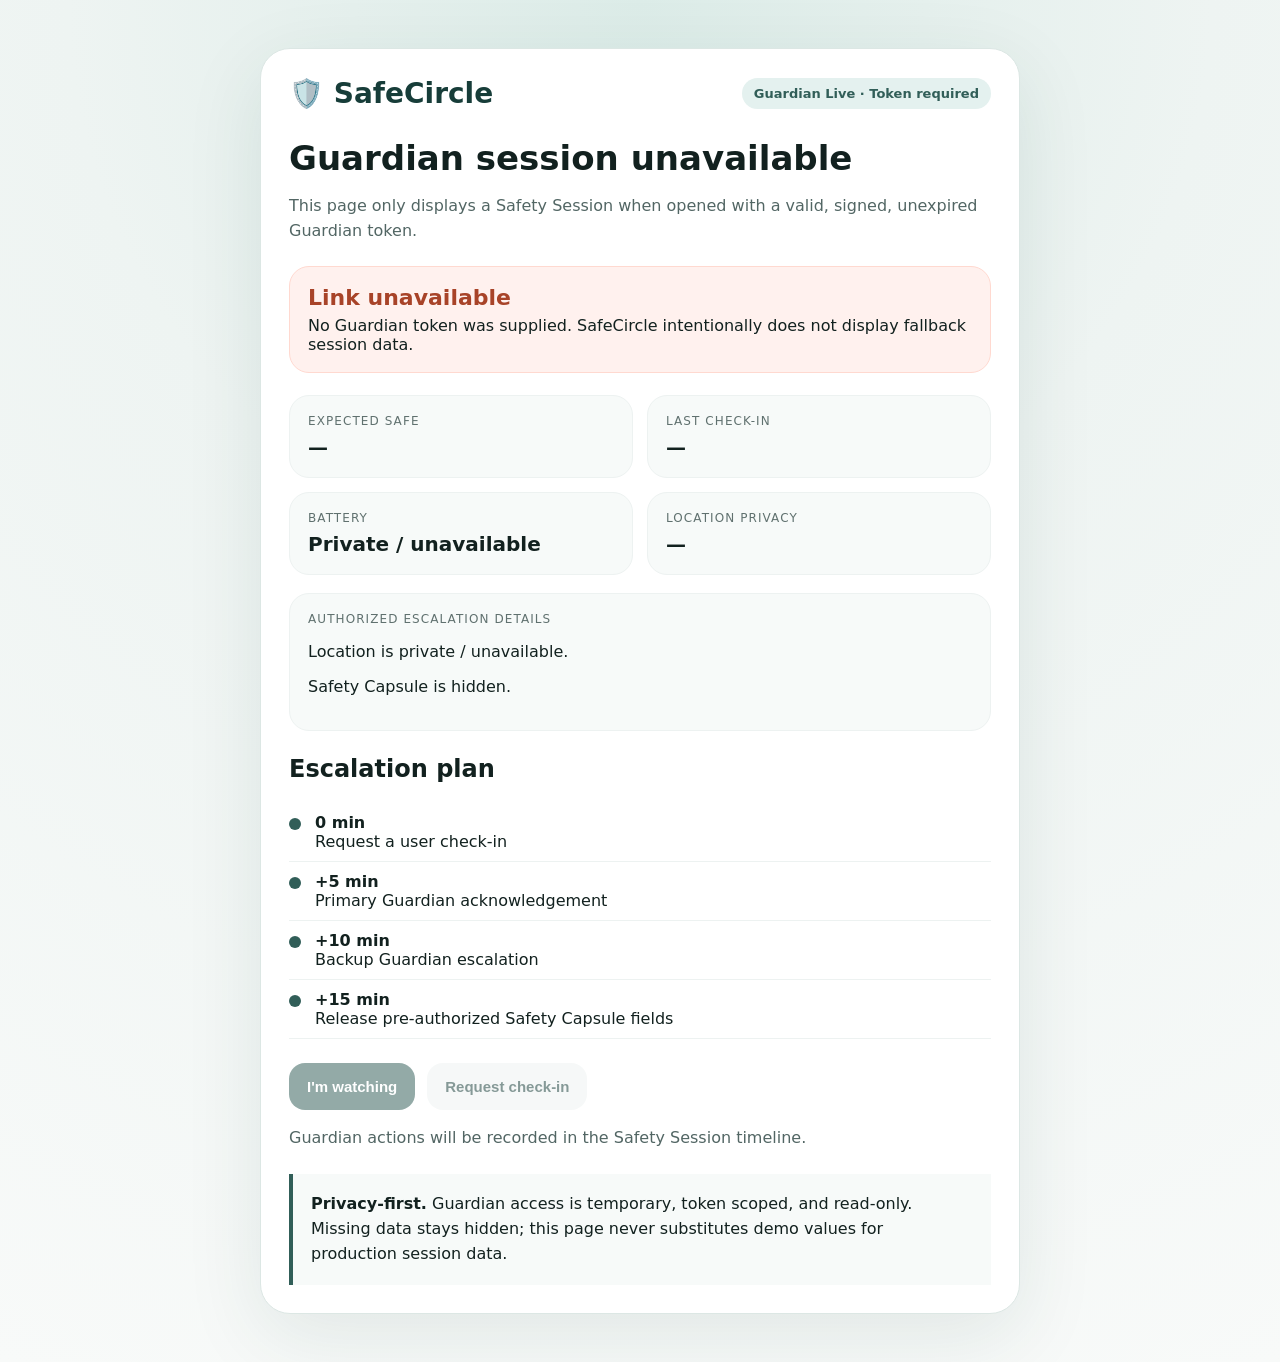
==== commit 3368a9d1: "Enforce Guardian disclosure consent and add account deletion, access revocation and request limits" ====
--- a/web/guardian/index.html
+++ b/web/guardian/index.html
@@ -24,6 +24,7 @@
       <div class="card"><div class="k">Battery</div><div class="v" id="battery">Private / unavailable</div></div>
       <div class="card"><div class="k">Location privacy</div><div class="v" id="privacy">—</div></div>
     </section>
+    <section class="card"><div class="k">Authorized escalation details</div><p id="locationDetails">Location is private / unavailable.</p><p id="capsuleDetails">Safety Capsule is hidden.</p></section>
     <section class="timeline" id="timeline">
       <h2>Escalation plan</h2>
       <div class="step" data-stage="0"><span class="dot"></span><div><strong>0 min</strong><br/>Request a user check-in</div></div>
@@ -43,7 +44,7 @@
 function stopPolling(){if(pollTimer!==null){clearTimeout(pollTimer);pollTimer=null}}
 function schedulePoll(){stopPolling();if(!terminal&&!document.hidden)pollTimer=setTimeout(()=>refreshSession(),POLL_INTERVAL_MS)}
 function setUnavailable(message,isTerminal=true){terminal=isTerminal;if(isTerminal)stopPolling();document.getElementById('title').textContent='Guardian session unavailable';document.getElementById('status').textContent=isTerminal?'Link unavailable':'Reconnecting…';document.getElementById('explain').textContent=message;document.getElementById('statusCard').className='status danger';buttons().forEach(b=>b.disabled=true)}
-function render(data){loaded=data;const raw=String(data.state||'NORMAL').toUpperCase();const resolved=!!data.resolved||raw==='RESOLVED';let effective=raw;const stage=data.escalation_stage_minutes;if(!resolved&&stage!=null){if(stage>=15)effective='ESCALATED';else if(stage>=5)effective='CONCERN';else effective='CHECK_IN'}
+function render(data){loaded=data;const coordinates=data.location;document.getElementById('locationDetails').textContent=coordinates?('Location ('+coordinates.precision+'): '+coordinates.latitude+', '+coordinates.longitude):'Location is private / unavailable.';const capsule=data.safety_capsule;document.getElementById('capsuleDetails').textContent=capsule?('Guardian instructions: '+(capsule.guardianInstructions||capsule.instruction||capsule.instructions||'None shared')+(data.destination?' · Destination: '+data.destination:'')):'Safety Capsule is hidden.';const raw=String(data.state||'NORMAL').toUpperCase();const resolved=!!data.resolved||raw==='RESOLVED';let effective=raw;const stage=data.escalation_stage_minutes;if(!resolved&&stage!=null){if(stage>=15)effective='ESCALATED';else if(stage>=5)effective='CONCERN';else effective='CHECK_IN'}
 const mode=String(data.mode||'Safety').replaceAll('_',' ');document.getElementById('title').textContent=mode+' session';document.getElementById('intro').textContent=resolved?'The traveler confirmed they are safe. Guardian monitoring and temporary data access are now closed.':'Live, session-scoped status shared by the SafeCircle traveler.';document.getElementById('scopeBadge').textContent=resolved?'Guardian Live · Resolved':'Guardian Live · Session scoped';document.getElementById('eta').textContent=formatTime(data.expected_end_at);document.getElementById('checkin').textContent=formatAgo(data.last_check_in_at);document.getElementById('battery').textContent=resolved?'Monitoring ended':(data.battery_percent==null?'Private / unavailable':data.battery_percent+'%');document.getElementById('privacy').textContent=resolved?'Location access closed':String(data.privacy_mode||'STATUS_ONLY').replaceAll('_',' ');
 const card=document.getElementById('statusCard');card.className='status '+(resolved?'resolved':(['CONCERN','ESCALATED'].includes(effective)?'danger':''));document.getElementById('status').textContent=resolved?'Resolved · monitoring ended':effective==='NORMAL'?'On schedule ✓':effective;document.getElementById('explain').textContent=resolved?'Resolved at '+formatTime(data.resolved_at)+'. This session is read-only and no precise location or Safety Capsule data remains available.':effective==='NORMAL'?'No unresolved session condition currently requires escalation.':'A configured session threshold changed. Follow the user-defined escalation plan.';
 document.querySelectorAll('.step').forEach(el=>el.querySelector('.dot').classList.toggle('active',!resolved&&stage!=null&&Number(el.dataset.stage)===Number(stage)));buttons().forEach(b=>b.disabled=resolved);const actionStatus=document.getElementById('guardianActionStatus');if(resolved)actionStatus.textContent='Monitoring has ended. Guardian actions are disabled.';else if(data.guardian_check_in_requested_at)actionStatus.textContent='Check-in requested · '+formatAgo(data.guardian_check_in_requested_at);else if(data.guardian_acknowledged_at)actionStatus.textContent='Guardian acknowledged · '+formatAgo(data.guardian_acknowledged_at);else actionStatus.textContent='Guardian actions will be recorded in the Safety Session timeline.';terminal=resolved;if(resolved)stopPolling();}
